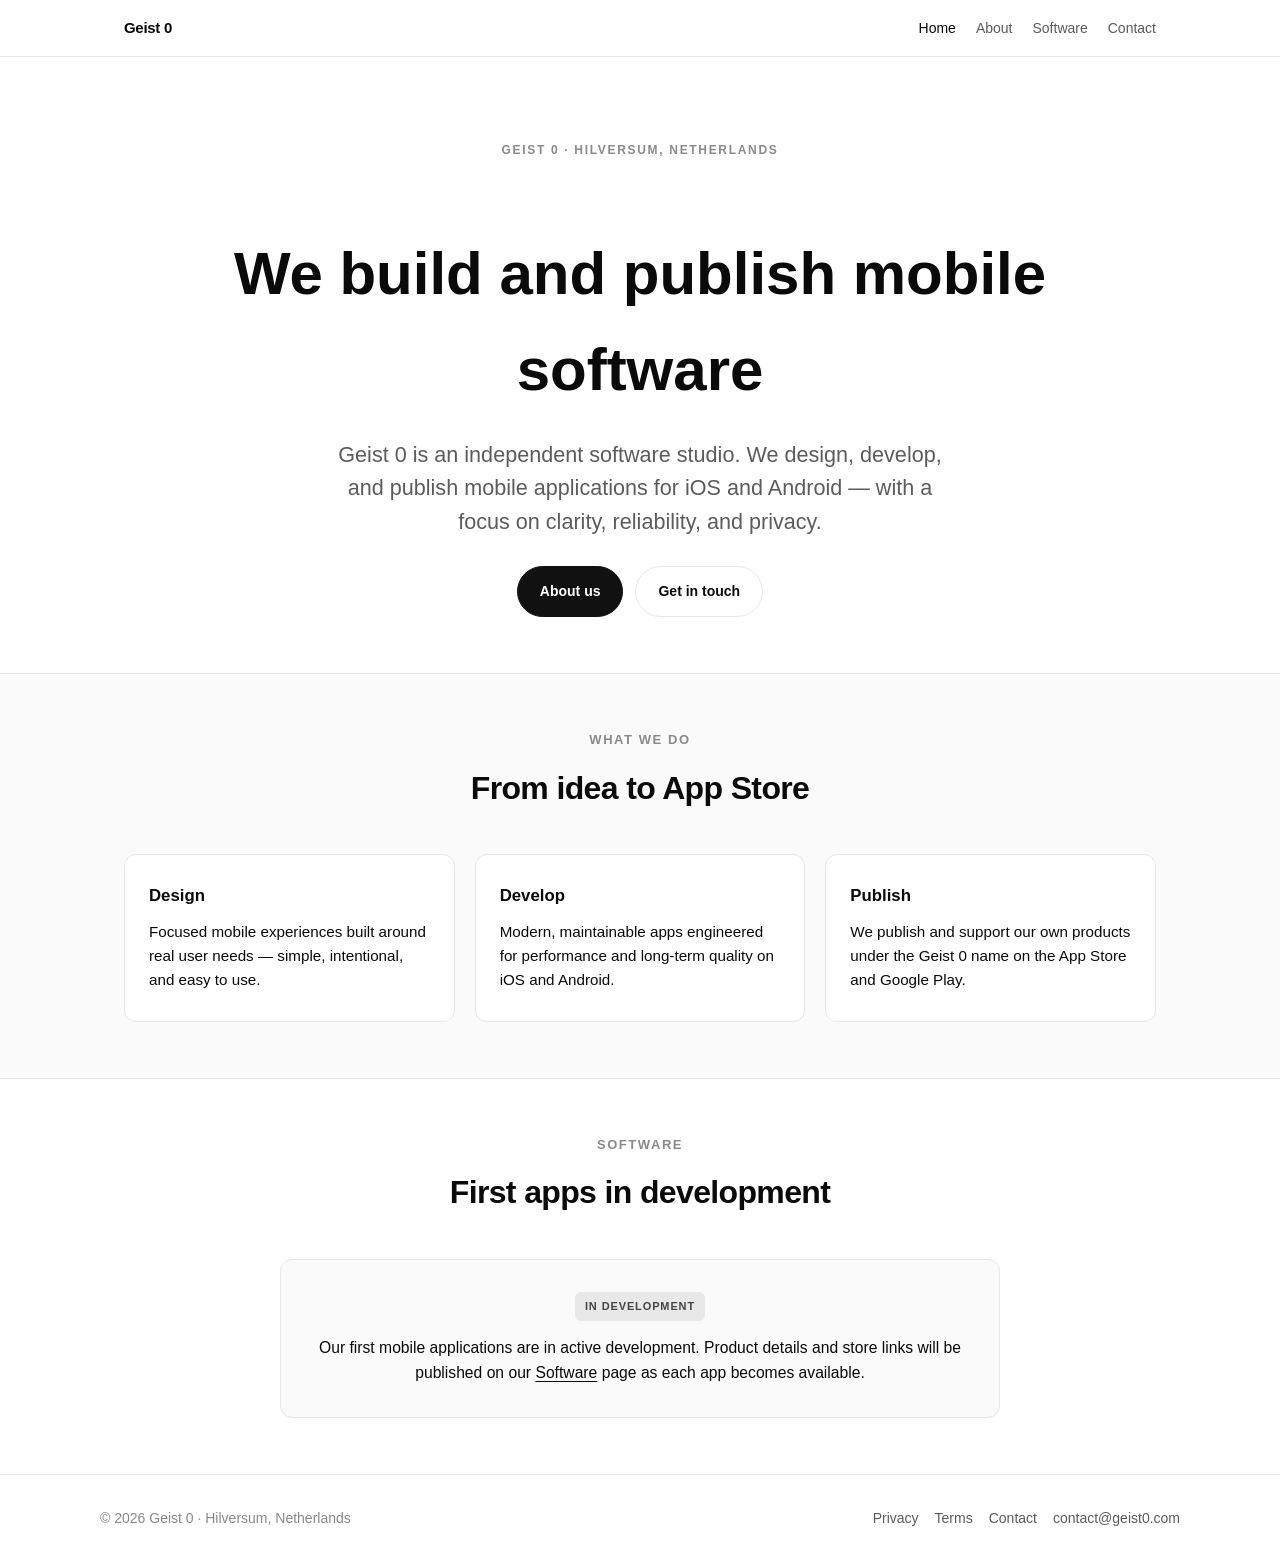
==== index.html @ eb6c917c "Add Geist 0 company website for GitHub Pages. Static site with company info, contact, privacy policy" ====
<!DOCTYPE html>
<html lang="en">
<head>
  <meta charset="UTF-8">
  <meta name="viewport" content="width=device-width, initial-scale=1.0">
  <title>Geist 0 — Mobile software publisher</title>
  <meta name="description" content="Geist 0 is an independent software studio in Hilversum, Netherlands. We design, develop, and publish mobile applications for iOS and Android.">
  <link rel="stylesheet" href="/assets/css/site.css">
</head>
<body>
  <header class="g0-header">
    <div class="g0-header-inner">
      <a class="g0-logo" href="/">Geist 0</a>
      <nav class="g0-nav" aria-label="Main">
        <a href="/" aria-current="page">Home</a>
        <a href="/about/">About</a>
        <a href="/software/">Software</a>
        <a href="/contact/">Contact</a>
      </nav>
    </div>
  </header>

  <main>
    <section class="g0-hero">
      <div class="g0-wrap">
        <p class="g0-eyebrow">Geist 0 · Hilversum, Netherlands</p>
        <h1>We build and publish mobile software</h1>
        <p class="g0-lead">
          Geist 0 is an independent software studio. We design, develop, and publish mobile
          applications for iOS and Android — with a focus on clarity, reliability, and privacy.
        </p>
        <div class="g0-actions">
          <a class="g0-btn g0-btn-primary" href="/about/">About us</a>
          <a class="g0-btn g0-btn-secondary" href="/contact/">Get in touch</a>
        </div>
      </div>
    </section>

    <section class="g0-section g0-section-alt">
      <div class="g0-wrap">
        <p class="g0-section-title">What we do</p>
        <h2 class="g0-section-heading">From idea to App Store</h2>
        <div class="g0-grid">
          <article class="g0-card">
            <h3>Design</h3>
            <p>Focused mobile experiences built around real user needs — simple, intentional, and easy to use.</p>
          </article>
          <article class="g0-card">
            <h3>Develop</h3>
            <p>Modern, maintainable apps engineered for performance and long-term quality on iOS and Android.</p>
          </article>
          <article class="g0-card">
            <h3>Publish</h3>
            <p>We publish and support our own products under the Geist 0 name on the App Store and Google Play.</p>
          </article>
        </div>
      </div>
    </section>

    <section class="g0-section">
      <div class="g0-wrap">
        <p class="g0-section-title">Software</p>
        <h2 class="g0-section-heading">First apps in development</h2>
        <div class="g0-status">
          <span class="g0-badge">In development</span>
          <p>
            Our first mobile applications are in active development. Product details and store links
            will be published on our <a href="/software/">Software</a> page as each app becomes available.
          </p>
        </div>
      </div>
    </section>
  </main>

  <footer class="g0-footer">
    <div class="g0-footer-inner">
      <span>© 2026 Geist 0 · Hilversum, Netherlands</span>
      <div class="g0-footer-links">
        <a href="/privacy/">Privacy</a>
        <a href="/terms/">Terms</a>
        <a href="/contact/">Contact</a>
        <a href="mailto:contact@geist0.com">contact@geist0.com</a>
      </div>
    </div>
  </footer>
</body>
</html>
---- assets/css/site.css ----
:root {
  --g0-bg: #fafafa;
  --g0-surface: #ffffff;
  --g0-text: #0a0a0a;
  --g0-muted: #5c5c5c;
  --g0-subtle: #8a8a8a;
  --g0-border: #e8e8e8;
  --g0-accent: #111111;
  --g0-radius: 12px;
  --g0-max: 1080px;
  --g0-narrow: 720px;
}

*, *::before, *::after { box-sizing: border-box; }

html { scroll-behavior: smooth; }

body {
  margin: 0;
  font-family: -apple-system, BlinkMacSystemFont, "Segoe UI", Roboto, "Helvetica Neue", Arial, sans-serif;
  color: var(--g0-text);
  line-height: 1.6;
  background: var(--g0-surface);
  -webkit-font-smoothing: antialiased;
}

a { color: var(--g0-text); text-decoration: underline; text-underline-offset: 3px; }
a:hover { color: #000; }

.g0-wrap { max-width: var(--g0-max); margin: 0 auto; padding: 0 24px; }
.g0-narrow { max-width: var(--g0-narrow); margin: 0 auto; }

/* Header */
.g0-header {
  border-bottom: 1px solid var(--g0-border);
  background: var(--g0-surface);
  position: sticky;
  top: 0;
  z-index: 100;
}

.g0-header-inner {
  max-width: var(--g0-max);
  margin: 0 auto;
  padding: 16px 24px;
  display: flex;
  align-items: center;
  justify-content: space-between;
  gap: 24px;
}

.g0-logo {
  font-size: 15px;
  font-weight: 700;
  letter-spacing: -0.02em;
  text-decoration: none;
  color: var(--g0-text);
}

.g0-nav {
  display: flex;
  flex-wrap: wrap;
  gap: 8px 20px;
}

.g0-nav a {
  font-size: 14px;
  font-weight: 500;
  color: var(--g0-muted);
  text-decoration: none;
}

.g0-nav a:hover,
.g0-nav a[aria-current="page"] {
  color: var(--g0-text);
}

@media (max-width: 560px) {
  .g0-header-inner { flex-direction: column; align-items: flex-start; }
}

/* Footer */
.g0-footer {
  border-top: 1px solid var(--g0-border);
  padding: 32px 24px;
  margin-top: auto;
}

.g0-footer-inner {
  max-width: var(--g0-max);
  margin: 0 auto;
  display: flex;
  flex-wrap: wrap;
  justify-content: space-between;
  gap: 16px;
  font-size: 0.875rem;
  color: var(--g0-subtle);
}

.g0-footer-links {
  display: flex;
  flex-wrap: wrap;
  gap: 8px 16px;
}

.g0-footer-links a {
  color: var(--g0-muted);
  text-decoration: none;
}

.g0-footer-links a:hover { color: var(--g0-text); text-decoration: underline; }

body { min-height: 100vh; display: flex; flex-direction: column; }
main { flex: 1; }

/* Typography */
.g0-eyebrow {
  display: inline-block;
  font-size: 12px;
  font-weight: 600;
  letter-spacing: 0.14em;
  text-transform: uppercase;
  color: var(--g0-subtle);
  margin-bottom: 16px;
}

.g0-page { padding: 56px 24px 48px; }

.g0-page h1 {
  font-size: clamp(2rem, 4vw, 2.75rem);
  font-weight: 650;
  letter-spacing: -0.03em;
  line-height: 1.12;
  margin: 0 0 20px;
}

.g0-page h2 {
  font-size: 1.15rem;
  font-weight: 650;
  letter-spacing: -0.01em;
  margin: 32px 0 12px;
}

.g0-page p { margin: 0 0 16px; color: var(--g0-muted); font-size: 1.02rem; }
.g0-page ul { margin: 0 0 16px; padding-left: 1.25rem; color: var(--g0-muted); }
.g0-page li { margin-bottom: 8px; }

/* Home */
.g0-hero {
  padding: 72px 0 56px;
  text-align: center;
}

.g0-hero h1 {
  font-size: clamp(2.25rem, 5.5vw, 3.75rem);
  margin-bottom: 20px;
}

.g0-lead {
  font-size: clamp(1.05rem, 2.2vw, 1.35rem);
  color: var(--g0-muted);
  max-width: 640px;
  margin: 0 auto 28px;
  line-height: 1.55;
}

.g0-actions {
  display: flex;
  flex-wrap: wrap;
  gap: 12px;
  justify-content: center;
}

.g0-btn {
  display: inline-flex;
  align-items: center;
  justify-content: center;
  padding: 13px 22px;
  border-radius: 999px;
  font-size: 14px;
  font-weight: 600;
  text-decoration: none;
  transition: background 0.2s ease, border-color 0.2s ease;
}

.g0-btn-primary {
  background: var(--g0-accent);
  color: #fff;
  border: 1px solid var(--g0-accent);
}

.g0-btn-primary:hover { background: #000; color: #fff; }

.g0-btn-secondary {
  background: transparent;
  color: var(--g0-text);
  border: 1px solid var(--g0-border);
}

.g0-btn-secondary:hover { border-color: #ccc; background: #fff; color: var(--g0-text); }

.g0-section { padding: 56px 0; }

.g0-section-alt {
  background: var(--g0-bg);
  border-top: 1px solid var(--g0-border);
  border-bottom: 1px solid var(--g0-border);
}

.g0-section-title {
  font-size: 13px;
  font-weight: 600;
  letter-spacing: 0.12em;
  text-transform: uppercase;
  color: var(--g0-subtle);
  margin: 0 0 12px;
  text-align: center;
}

.g0-section-heading {
  font-size: clamp(1.5rem, 3vw, 2rem);
  font-weight: 650;
  letter-spacing: -0.02em;
  text-align: center;
  margin: 0 0 40px;
}

.g0-grid {
  display: grid;
  grid-template-columns: repeat(3, 1fr);
  gap: 20px;
}

@media (max-width: 768px) {
  .g0-grid { grid-template-columns: 1fr; }
  .g0-hero { padding: 48px 0 40px; }
}

.g0-card {
  background: var(--g0-surface);
  border: 1px solid var(--g0-border);
  border-radius: var(--g0-radius);
  padding: 28px 24px;
}

.g0-section-alt .g0-card { background: var(--g0-surface); }

.g0-card h3 {
  font-size: 1.05rem;
  font-weight: 650;
  margin: 0 0 10px;
}

.g0-card p {
  margin: 0;
  font-size: 0.95rem;
  line-height: 1.6;
}

.g0-status {
  max-width: 720px;
  margin: 0 auto;
  text-align: center;
  padding: 32px 28px;
  background: var(--g0-bg);
  border: 1px solid var(--g0-border);
  border-radius: var(--g0-radius);
}

.g0-badge {
  display: inline-block;
  font-size: 11px;
  font-weight: 700;
  letter-spacing: 0.08em;
  text-transform: uppercase;
  padding: 6px 10px;
  border-radius: 6px;
  background: #e8e8e8;
  color: #444;
  margin-bottom: 14px;
}

.g0-status p { margin: 0; font-size: 0.98rem; }

/* Panels & cards */
.g0-panel {
  border: 1px solid var(--g0-border);
  border-radius: var(--g0-radius);
  padding: 24px 28px;
  background: var(--g0-bg);
  margin-bottom: 24px;
}

.g0-panel h2 {
  font-size: 1.2rem;
  margin: 0 0 10px;
}

.g0-panel p { margin: 0; font-size: 0.98rem; }

.g0-details { margin-top: 40px; }

/* Contact form */
.g0-form {
  margin-top: 32px;
  display: grid;
  gap: 16px;
}

.g0-form label {
  display: block;
  font-size: 13px;
  font-weight: 600;
  margin-bottom: 6px;
  color: var(--g0-text);
}

.g0-form input,
.g0-form textarea {
  width: 100%;
  padding: 12px 14px;
  border: 1px solid var(--g0-border);
  border-radius: 8px;
  font: inherit;
  font-size: 15px;
  background: #fff;
}

.g0-form textarea { min-height: 140px; resize: vertical; }

.g0-form input:focus,
.g0-form textarea:focus {
  outline: 2px solid var(--g0-accent);
  outline-offset: 1px;
  border-color: var(--g0-accent);
}

.g0-form-note {
  font-size: 0.875rem;
  color: var(--g0-subtle);
  margin-top: 8px;
}

/* Legal */
.g0-legal h1 { font-size: clamp(1.75rem, 3.5vw, 2.25rem); }
.g0-legal .updated { font-size: 0.875rem; color: var(--g0-subtle); margin: 0 0 28px; }
.g0-legal h2 { font-size: 1.05rem; margin: 28px 0 10px; }
.g0-legal p, .g0-legal li { font-size: 0.95rem; }
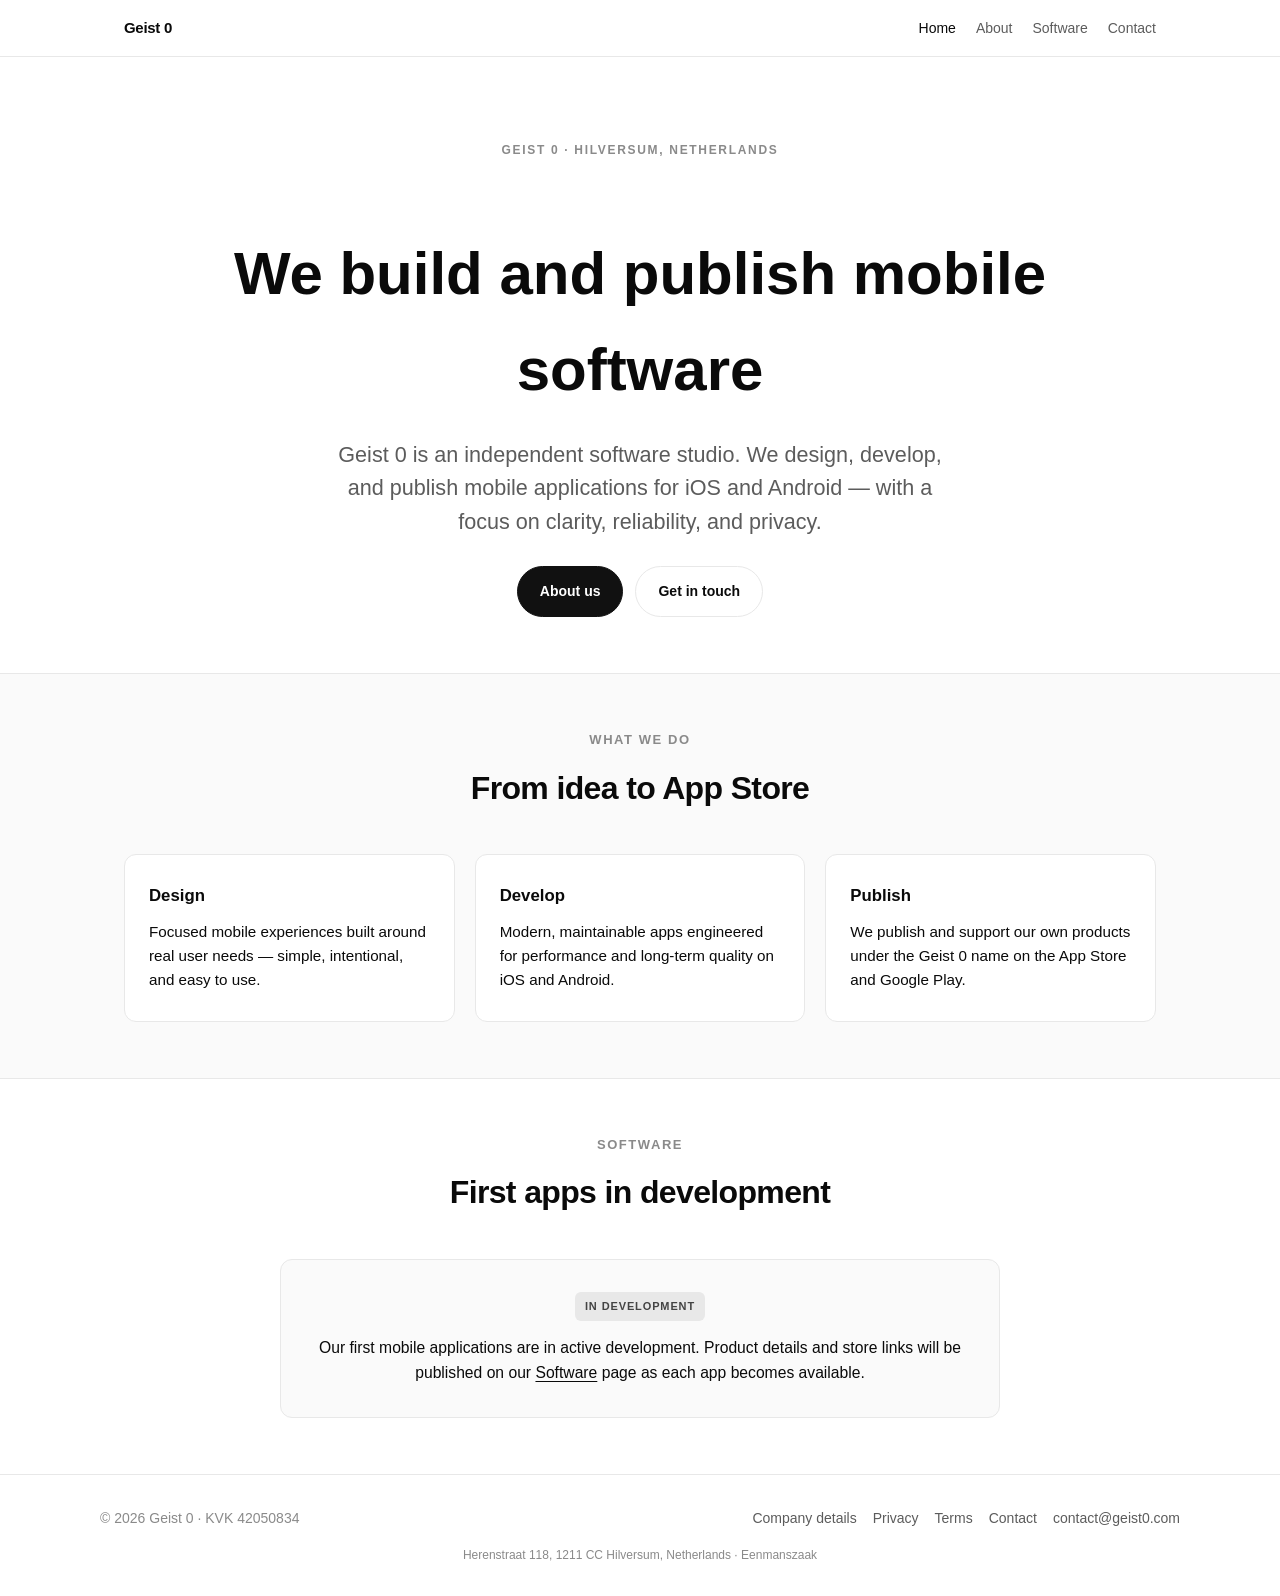
==== commit ecbb1341: "Add Dutch company disclosure details for legal compliance. Include KVK number, registered address, l" ====
--- a/index.html
+++ b/index.html
@@ -74,14 +74,16 @@
 
   <footer class="g0-footer">
     <div class="g0-footer-inner">
-      <span>© 2026 Geist 0 · Hilversum, Netherlands</span>
+      <span>© 2026 Geist 0 · KVK 42050834</span>
       <div class="g0-footer-links">
+        <a href="/legal/">Company details</a>
         <a href="/privacy/">Privacy</a>
         <a href="/terms/">Terms</a>
         <a href="/contact/">Contact</a>
         <a href="mailto:contact@geist0.com">contact@geist0.com</a>
       </div>
     </div>
+    <p class="g0-footer-legal">Herenstraat 118, 1211 CC Hilversum, Netherlands · Eenmanszaak</p>
   </footer>
 </body>
 </html>
--- a/assets/css/site.css
+++ b/assets/css/site.css
@@ -110,6 +110,16 @@
 
 .g0-footer-links a:hover { color: var(--g0-text); text-decoration: underline; }
 
+.g0-footer-legal {
+  max-width: var(--g0-max);
+  margin: 16px auto 0;
+  padding: 0 24px;
+  font-size: 0.75rem;
+  color: var(--g0-subtle);
+  text-align: center;
+  line-height: 1.5;
+}
+
 body { min-height: 100vh; display: flex; flex-direction: column; }
 main { flex: 1; }
 
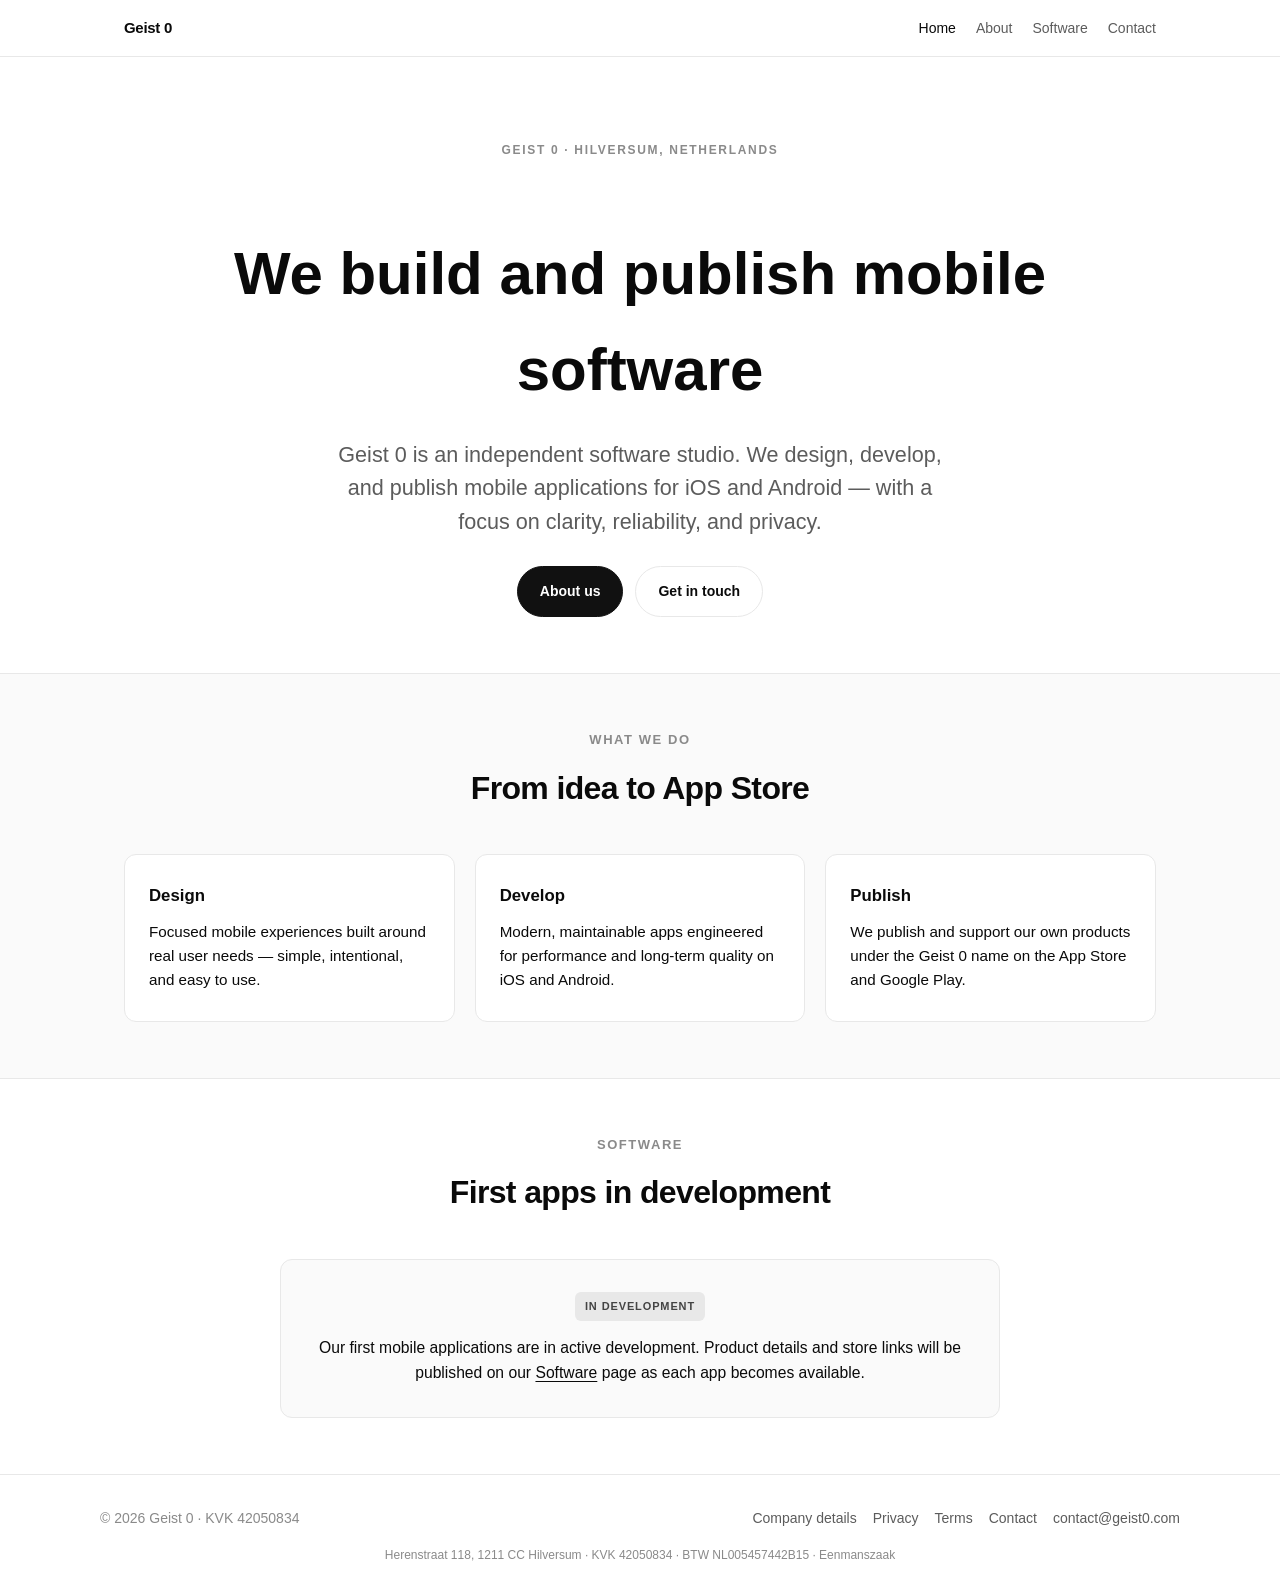
==== commit 45cbc0d0: "Add BTW-identificatienummer to company disclosure details. Display VAT ID NL005457442B15 in footer, " ====
--- a/index.html
+++ b/index.html
@@ -83,7 +83,7 @@
         <a href="mailto:contact@geist0.com">contact@geist0.com</a>
       </div>
     </div>
-    <p class="g0-footer-legal">Herenstraat 118, 1211 CC Hilversum, Netherlands · Eenmanszaak</p>
+    <p class="g0-footer-legal">Herenstraat 118, 1211 CC Hilversum · KVK 42050834 · BTW NL005457442B15 · Eenmanszaak</p>
   </footer>
 </body>
 </html>
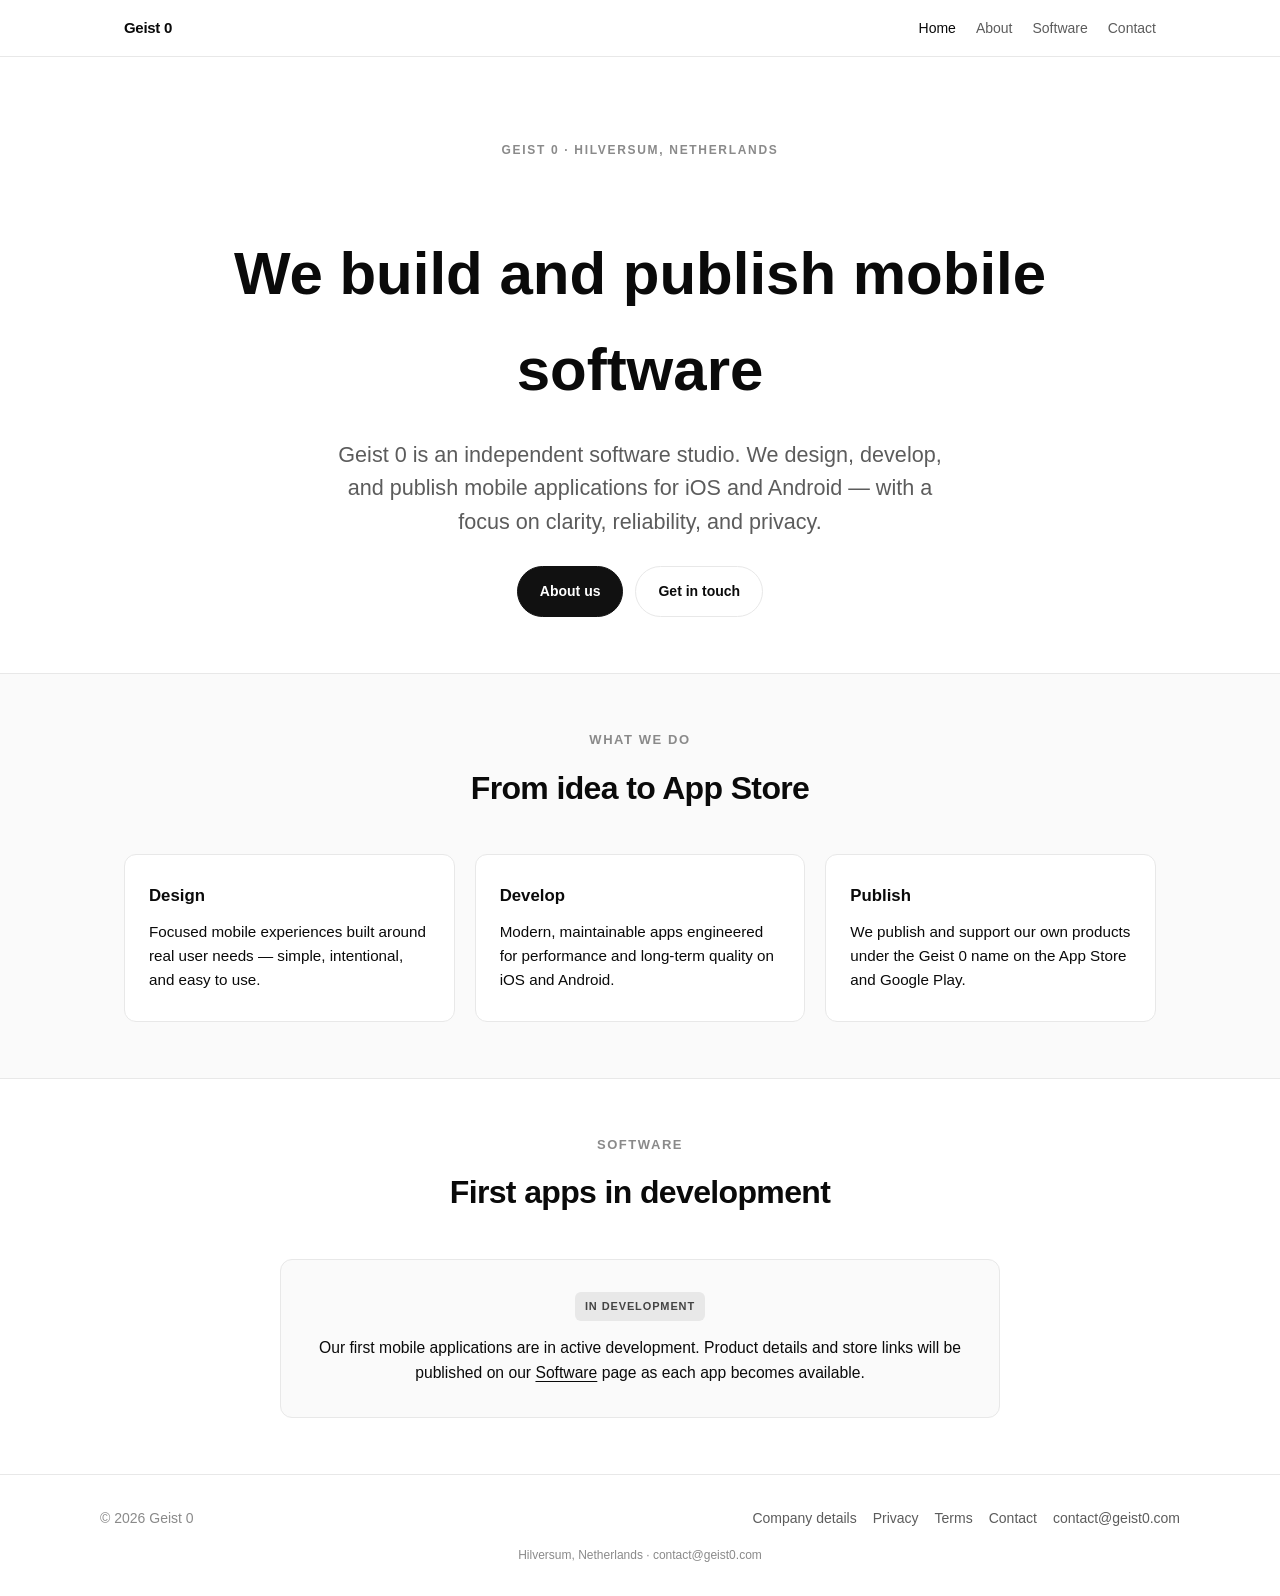
==== commit 485a07ca: "Reduce public legal disclosure to city and email Remove street address, KVK, and VAT identifiers fro" ====
--- a/index.html
+++ b/index.html
@@ -74,7 +74,7 @@
 
   <footer class="g0-footer">
     <div class="g0-footer-inner">
-      <span>© 2026 Geist 0 · KVK 42050834</span>
+      <span>© 2026 Geist 0</span>
       <div class="g0-footer-links">
         <a href="/legal/">Company details</a>
         <a href="/privacy/">Privacy</a>
@@ -83,7 +83,7 @@
         <a href="mailto:contact@geist0.com">contact@geist0.com</a>
       </div>
     </div>
-    <p class="g0-footer-legal">Herenstraat 118, 1211 CC Hilversum · KVK 42050834 · BTW NL005457442B15 · Eenmanszaak</p>
+    <p class="g0-footer-legal">Hilversum, Netherlands · contact@geist0.com</p>
   </footer>
 </body>
 </html>
